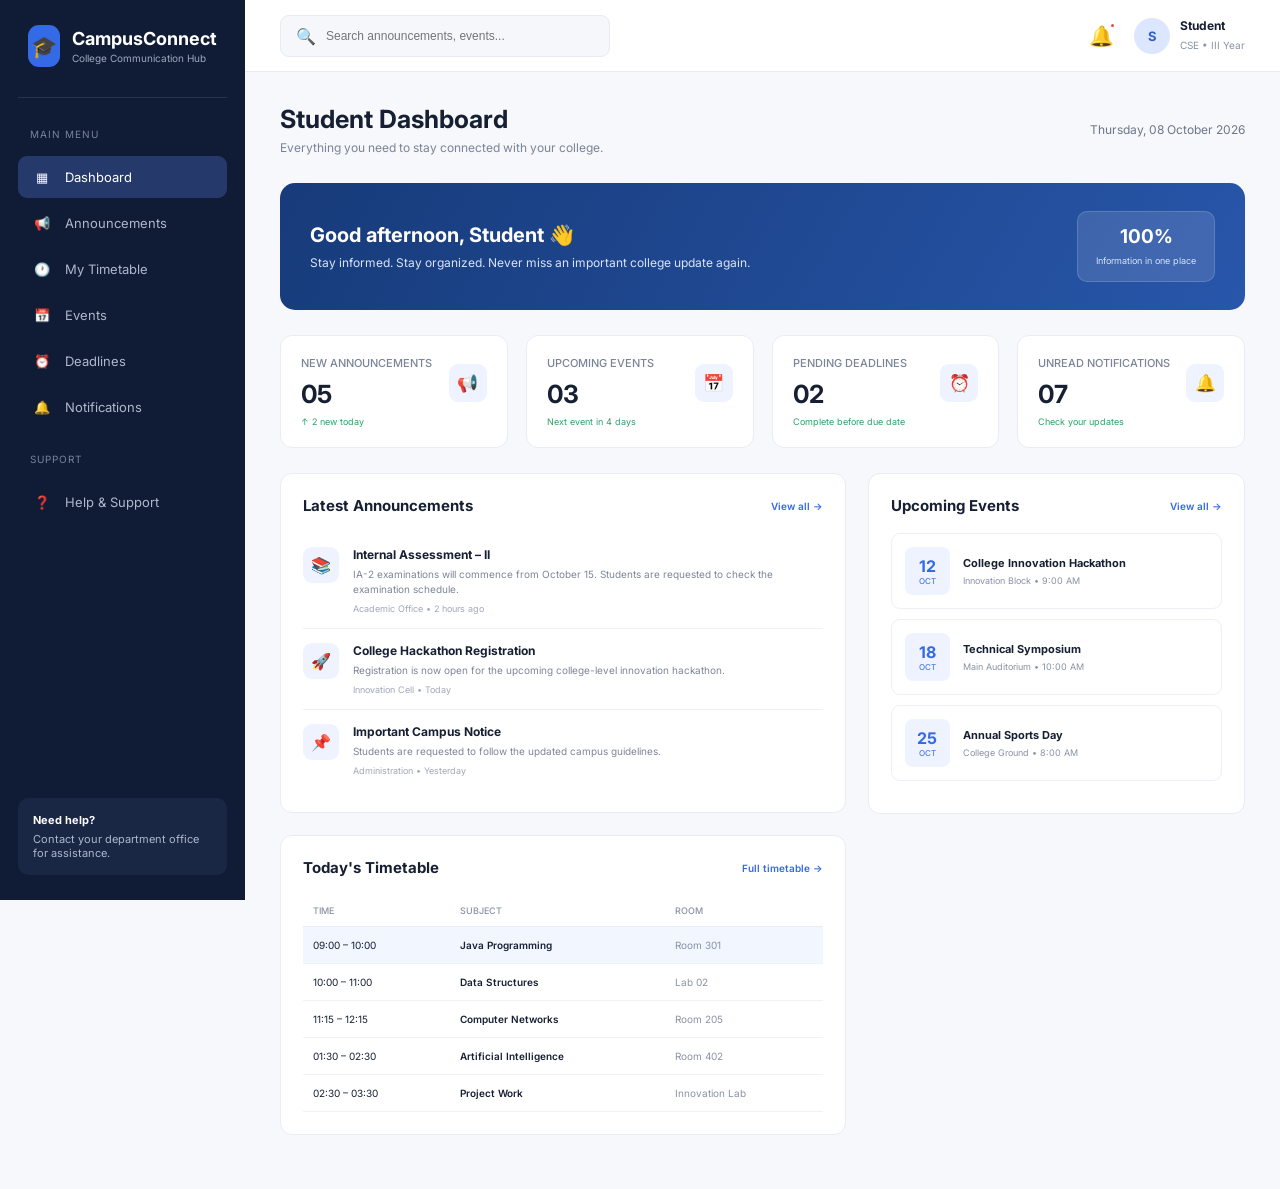
==== login.html @ 1c64734b "Add initial login.html for student portal" ====
<!DOCTYPE html>
<html lang="en">
<head>
<meta charset="UTF-8">
<meta name="viewport" content="width=device-width, initial-scale=1.0">

<title>CampusConnect | Student Portal</title>

<style>
@import url('https://fonts.googleapis.com/css2?family=Inter:wght@400;500;600;700&display=swap');

*{
    margin:0;
    padding:0;
    box-sizing:border-box;
}

body{
    font-family:'Inter',sans-serif;
    background:#f6f8fc;
    color:#172033;
}

/* ================= SIDEBAR ================= */

.sidebar{
    position:fixed;
    left:0;
    top:0;
    width:245px;
    height:100vh;
    background:#101b35;
    color:white;
    padding:25px 18px;
}

.logo{
    display:flex;
    align-items:center;
    gap:12px;
    padding:0 10px 30px;
    border-bottom:1px solid rgba(255,255,255,.1);
}

.logo-icon{
    width:42px;
    height:42px;
    background:#356ae6;
    border-radius:11px;
    display:flex;
    justify-content:center;
    align-items:center;
    font-size:21px;
}

.logo h2{
    font-size:18px;
}

.logo p{
    font-size:10px;
    color:#9da8c0;
    margin-top:3px;
}

.menu{
    margin-top:30px;
}

.menu-title{
    font-size:10px;
    color:#77839e;
    text-transform:uppercase;
    letter-spacing:1px;
    padding:0 12px 12px;
}

.menu a{
    display:flex;
    align-items:center;
    gap:13px;
    padding:13px 14px;
    margin:4px 0;
    border-radius:9px;
    color:#aeb8cd;
    text-decoration:none;
    font-size:13px;
    transition:.2s;
}

.menu a:hover,
.menu a.active{
    background:#253a6b;
    color:white;
}

.menu-icon{
    width:20px;
    text-align:center;
}

.sidebar-bottom{
    position:absolute;
    bottom:25px;
    left:18px;
    right:18px;
}

.help{
    background:#192644;
    padding:15px;
    border-radius:10px;
    font-size:11px;
    color:#aeb8cd;
}

.help strong{
    display:block;
    color:white;
    margin-bottom:5px;
}

/* ================= MAIN ================= */

.main{
    margin-left:245px;
    min-height:100vh;
}

/* TOPBAR */

.topbar{
    height:72px;
    background:white;
    border-bottom:1px solid #e8ebf2;
    display:flex;
    align-items:center;
    justify-content:space-between;
    padding:0 35px;
}

.search{
    width:330px;
    background:#f5f7fb;
    border:1px solid #e8ebf2;
    border-radius:9px;
    padding:10px 15px;
    display:flex;
    gap:10px;
    align-items:center;
}

.search input{
    border:0;
    outline:0;
    background:transparent;
    width:100%;
    font-size:12px;
}

.top-right{
    display:flex;
    align-items:center;
    gap:20px;
}

.notification{
    position:relative;
    font-size:20px;
    cursor:pointer;
}

.dot{
    position:absolute;
    top:-2px;
    right:-2px;
    width:7px;
    height:7px;
    background:#e5484d;
    border-radius:50%;
    border:2px solid white;
}

.profile{
    display:flex;
    align-items:center;
    gap:10px;
}

.avatar{
    width:36px;
    height:36px;
    border-radius:50%;
    background:#dce6ff;
    display:flex;
    align-items:center;
    justify-content:center;
    font-weight:700;
    color:#315fc8;
    font-size:13px;
}

.profile-text strong{
    display:block;
    font-size:12px;
}

.profile-text span{
    color:#8993a7;
    font-size:10px;
}

/* ================= CONTENT ================= */

.content{
    padding:32px 35px;
}

.page-heading{
    display:flex;
    justify-content:space-between;
    align-items:center;
    margin-bottom:28px;
}

.page-heading h1{
    font-size:25px;
    margin-bottom:6px;
}

.page-heading p{
    color:#7b8497;
    font-size:12px;
}

.date{
    color:#6e7789;
    font-size:12px;
}

/* ================= WELCOME ================= */

.welcome{
    background:linear-gradient(120deg,#173b7a,#2856aa);
    border-radius:15px;
    padding:28px 30px;
    color:white;
    margin-bottom:25px;
    display:flex;
    justify-content:space-between;
    align-items:center;
    overflow:hidden;
}

.welcome h2{
    font-size:20px;
    margin-bottom:8px;
}

.welcome p{
    font-size:12px;
    color:#d9e3fa;
}

.welcome-badge{
    background:rgba(255,255,255,.12);
    border:1px solid rgba(255,255,255,.15);
    padding:13px 18px;
    border-radius:10px;
    text-align:center;
}

.welcome-badge strong{
    display:block;
    font-size:19px;
}

.welcome-badge span{
    font-size:9px;
    color:#d9e3fa;
}

/* ================= STAT CARDS ================= */

.stats{
    display:grid;
    grid-template-columns:repeat(4,1fr);
    gap:18px;
    margin-bottom:25px;
}

.stat{
    background:white;
    border:1px solid #e9ecf3;
    border-radius:12px;
    padding:20px;
}

.stat-top{
    display:flex;
    justify-content:space-between;
    align-items:center;
}

.stat-icon{
    width:38px;
    height:38px;
    border-radius:9px;
    display:flex;
    justify-content:center;
    align-items:center;
    background:#eef3ff;
    font-size:17px;
}

.stat h3{
    font-size:11px;
    color:#7b8497;
    font-weight:500;
    margin-bottom:9px;
}

.stat-number{
    font-size:25px;
    font-weight:700;
}

.stat-change{
    font-size:9px;
    color:#29a36a;
    margin-top:7px;
}

/* ================= GRID ================= */

.grid{
    display:grid;
    grid-template-columns:1.35fr .9fr;
    gap:22px;
}

/* ================= CARD ================= */

.card{
    background:white;
    border:1px solid #e9ecf3;
    border-radius:12px;
    padding:22px;
    margin-bottom:22px;
}

.card-header{
    display:flex;
    justify-content:space-between;
    align-items:center;
    margin-bottom:18px;
}

.card-header h2{
    font-size:15px;
}

.view{
    color:#356ae6;
    font-size:10px;
    text-decoration:none;
    font-weight:600;
}

/* ================= ANNOUNCEMENTS ================= */

.announcement{
    display:flex;
    gap:14px;
    padding:14px 0;
    border-bottom:1px solid #edf0f5;
}

.announcement:last-child{
    border-bottom:0;
}

.announcement-icon{
    width:36px;
    height:36px;
    border-radius:9px;
    background:#eef3ff;
    display:flex;
    justify-content:center;
    align-items:center;
    flex-shrink:0;
}

.announcement h4{
    font-size:12px;
    margin-bottom:5px;
}

.announcement p{
    color:#7d8697;
    font-size:10px;
    line-height:1.5;
}

.meta{
    margin-top:6px;
    font-size:9px;
    color:#a0a8b7;
}

/* ================= EVENTS ================= */

.event{
    padding:13px;
    border:1px solid #edf0f5;
    border-radius:9px;
    margin-bottom:10px;
    display:flex;
    gap:13px;
    align-items:center;
}

.event-date{
    width:45px;
    height:48px;
    border-radius:8px;
    background:#eef3ff;
    color:#356ae6;
    text-align:center;
    display:flex;
    flex-direction:column;
    justify-content:center;
}

.event-date strong{
    font-size:16px;
}

.event-date span{
    font-size:8px;
    text-transform:uppercase;
}

.event-info h4{
    font-size:11px;
    margin-bottom:5px;
}

.event-info p{
    font-size:9px;
    color:#8992a4;
}

/* ================= TIMETABLE ================= */

.timetable{
    width:100%;
    border-collapse:collapse;
}

.timetable th{
    text-align:left;
    font-size:9px;
    color:#8992a4;
    font-weight:500;
    padding:10px;
    border-bottom:1px solid #e9edf3;
}

.timetable td{
    padding:12px 10px;
    font-size:10px;
    border-bottom:1px solid #f0f2f6;
}

.subject{
    font-weight:600;
}

.room{
    color:#8992a4;
}

.current{
    background:#f2f6ff;
}

/* ================= DEADLINES ================= */

.deadline{
    display:flex;
    justify-content:space-between;
    align-items:center;
    padding:13px 0;
    border-bottom:1px solid #edf0f5;
}

.deadline:last-child{
    border-bottom:0;
}

.deadline h4{
    font-size:11px;
    margin-bottom:5px;
}

.deadline p{
    font-size:9px;
    color:#929aaa;
}

.deadline-date{
    font-size:9px;
    font-weight:600;
    color:#d34c52;
    background:#fff0f0;
    padding:6px 9px;
    border-radius:6px;
}

/* ================= QUICK ACTIONS ================= */

.actions{
    display:grid;
    grid-template-columns:1fr 1fr;
    gap:10px;
}

.action{
    padding:14px;
    border:1px solid #e9edf3;
    border-radius:9px;
    text-align:center;
    cursor:pointer;
    transition:.2s;
}

.action:hover{
    border-color:#356ae6;
    background:#f7f9ff;
}

.action-icon{
    font-size:19px;
    margin-bottom:7px;
}

.action span{
    font-size:10px;
    font-weight:600;
}

/* ================= RESPONSIVE ================= */

@media(max-width:1000px){

    .sidebar{
        width:70px;
    }

    .logo h2,
    .logo p,
    .menu-title,
    .menu a span,
    .help{
        display:none;
    }

    .logo{
        justify-content:center;
        padding:0 0 25px;
    }

    .menu a{
        justify-content:center;
    }

    .main{
        margin-left:70px;
    }

    .stats{
        grid-template-columns:1fr 1fr;
    }

    .grid{
        grid-template-columns:1fr;
    }
}

@media(max-width:650px){

    .topbar{
        padding:0 15px;
    }

    .search{
        width:180px;
    }

    .profile-text{
        display:none;
    }

    .content{
        padding:22px 15px;
    }

    .stats{
        grid-template-columns:1fr;
    }

    .welcome-badge{
        display:none;
    }

    .page-heading{
        display:block;
    }

    .date{
        margin-top:8px;
    }
}
</style>
</head>

<body>

<!-- ================= SIDEBAR ================= -->

<aside class="sidebar">

    <div class="logo">

        <div class="logo-icon">🎓</div>

        <div>
            <h2>CampusConnect</h2>
            <p>College Communication Hub</p>
        </div>

    </div>

    <div class="menu">

        <div class="menu-title">Main Menu</div>

        <a href="#" class="active">
            <div class="menu-icon">▦</div>
            <span>Dashboard</span>
        </a>

        <a href="#announcements">
            <div class="menu-icon">📢</div>
            <span>Announcements</span>
        </a>

        <a href="#timetable">
            <div class="menu-icon">🕐</div>
            <span>My Timetable</span>
        </a>

        <a href="#events">
            <div class="menu-icon">📅</div>
            <span>Events</span>
        </a>

        <a href="#deadlines">
            <div class="menu-icon">⏰</div>
            <span>Deadlines</span>
        </a>

        <a href="#">
            <div class="menu-icon">🔔</div>
            <span>Notifications</span>
        </a>

        <div class="menu-title" style="margin-top:25px;">
            Support
        </div>

        <a href="#">
            <div class="menu-icon">❓</div>
            <span>Help & Support</span>
        </a>

    </div>

    <div class="sidebar-bottom">

        <div class="help">
            <strong>Need help?</strong>
            Contact your department office for assistance.
        </div>

    </div>

</aside>


<!-- ================= MAIN ================= -->

<main class="main">

    <!-- TOPBAR -->

    <header class="topbar">

        <div class="search">
            🔍
            <input
                type="text"
                placeholder="Search announcements, events..."
            >
        </div>

        <div class="top-right">

            <div class="notification">
                🔔
                <div class="dot"></div>
            </div>

            <div class="profile">

                <div class="avatar">S</div>

                <div class="profile-text">
                    <strong>Student</strong>
                    <span>CSE • III Year</span>
                </div>

            </div>

        </div>

    </header>


    <!-- CONTENT -->

    <section class="content">

        <!-- PAGE HEADING -->

        <div class="page-heading">

            <div>
                <h1>Student Dashboard</h1>
                <p>Everything you need to stay connected with your college.</p>
            </div>

            <div class="date">
                Thursday, 08 October 2026
            </div>

        </div>


        <!-- WELCOME -->

        <div class="welcome">

            <div>

                <h2>Good afternoon, Student 👋</h2>

                <p>
                    Stay informed. Stay organized. Never miss an important
                    college update again.
                </p>

            </div>

            <div class="welcome-badge">
                <strong>100%</strong>
                <span>Information in one place</span>
            </div>

        </div>


        <!-- STATISTICS -->

        <div class="stats">

            <div class="stat">

                <div class="stat-top">

                    <div>
                        <h3>NEW ANNOUNCEMENTS</h3>
                        <div class="stat-number">05</div>
                    </div>

                    <div class="stat-icon">📢</div>

                </div>

                <div class="stat-change">
                    ↑ 2 new today
                </div>

            </div>


            <div class="stat">

                <div class="stat-top">

                    <div>
                        <h3>UPCOMING EVENTS</h3>
                        <div class="stat-number">03</div>
                    </div>

                    <div class="stat-icon">📅</div>

                </div>

                <div class="stat-change">
                    Next event in 4 days
                </div>

            </div>


            <div class="stat">

                <div class="stat-top">

                    <div>
                        <h3>PENDING DEADLINES</h3>
                        <div class="stat-number">02</div>
                    </div>

                    <div class="stat-icon">⏰</div>

                </div>

                <div class="stat-change">
                    Complete before due date
                </div>

            </div>


            <div class="stat">

                <div class="stat-top">

                    <div>
                        <h3>UNREAD NOTIFICATIONS</h3>
                        <div class="stat-number">07</div>
                    </div>

                    <div class="stat-icon">🔔</div>

                </div>

                <div class="stat-change">
                    Check your updates
                </div>

            </div>

        </div>


        <!-- MAIN GRID -->

        <div class="grid">

            <!-- LEFT COLUMN -->

            <div>

                <!-- ANNOUNCEMENTS -->

                <div class="card" id="announcements">

                    <div class="card-header">

                        <h2>Latest Announcements</h2>

                        <a href="#" class="view">View all →</a>

                    </div>


                    <div class="announcement">

                        <div class="announcement-icon">📚</div>

                        <div>

                            <h4>Internal Assessment – II</h4>

                            <p>
                                IA-2 examinations will commence from
                                October 15. Students are requested to
                                check the examination schedule.
                            </p>

                            <div class="meta">
                                Academic Office • 2 hours ago
                            </div>

                        </div>

                    </div>


                    <div class="announcement">

                        <div class="announcement-icon">🚀</div>

                        <div>

                            <h4>College Hackathon Registration</h4>

                            <p>
                                Registration is now open for the upcoming
                                college-level innovation hackathon.
                            </p>

                            <div class="meta">
                                Innovation Cell • Today
                            </div>

                        </div>

                    </div>


                    <div class="announcement">

                        <div class="announcement-icon">📌</div>

                        <div>

                            <h4>Important Campus Notice</h4>

                            <p>
                                Students are requested to follow the
                                updated campus guidelines.
                            </p>

                            <div class="meta">
                                Administration • Yesterday
                            </div>

                        </div>

                    </div>

                </div>


                <!-- TIMETABLE -->

                <div class="card" id="timetable">

                    <div class="card-header">

                        <h2>Today's Timetable</h2>

                        <a href="#" class="view">Full timetable →</a>

                    </div>


                    <table class="timetable">

                        <tr>
                            <th>TIME</th>
                            <th>SUBJECT</th>
                            <th>ROOM</th>
                        </tr>

                        <tr class="current">
                            <td>09:00 – 10:00</td>
                            <td class="subject">Java Programming</td>
                            <td class="room">Room 301</td>
                        </tr>

                        <tr>
                            <td>10:00 – 11:00</td>
                            <td class="subject">Data Structures</td>
                            <td class="room">Lab 02</td>
                        </tr>

                        <tr>
                            <td>11:15 – 12:15</td>
                            <td class="subject">Computer Networks</td>
                            <td class="room">Room 205</td>
                        </tr>

                        <tr>
                            <td>01:30 – 02:30</td>
                            <td class="subject">Artificial Intelligence</td>
                            <td class="room">Room 402</td>
                        </tr>

                        <tr>
                            <td>02:30 – 03:30</td>
                            <td class="subject">Project Work</td>
                            <td class="room">Innovation Lab</td>
                        </tr>

                    </table>

                </div>

            </div>


            <!-- RIGHT COLUMN -->

            <div>

                <!-- EVENTS -->

                <div class="card" id="events">

                    <div class="card-header">

                        <h2>Upcoming Events</h2>

                        <a href="#" class="view">View all →</a>

                    </div>


                    <div class="event">

                        <div class="event-date">
                            <strong>12</strong>
                            <span>Oct</span>
                        </div>

                        <div class="event-info">
                            <h4>College Innovation Hackathon</h4>
                            <p>Innovation Block • 9:00 AM</p>
                        </div>

                    </div>


                    <div class="event">

                        <div class="event-date">
                            <strong>18</strong>
                            <span>Oct</span>
                        </div>

                        <div class="event-info">
                            <h4>Technical Symposium</h4>
                            <p>Main Auditorium • 10:00 AM</p>
                        </div>

                    </div>


                    <div class="event">

                        <div class="event-date">
                            <strong>25</strong>
                            <span>Oct</span>
                        </div>

                        <div class="event-info">
                            <h4>Annual Sports Day</h4>
                            <p>College Ground • 8:00 AM</p>
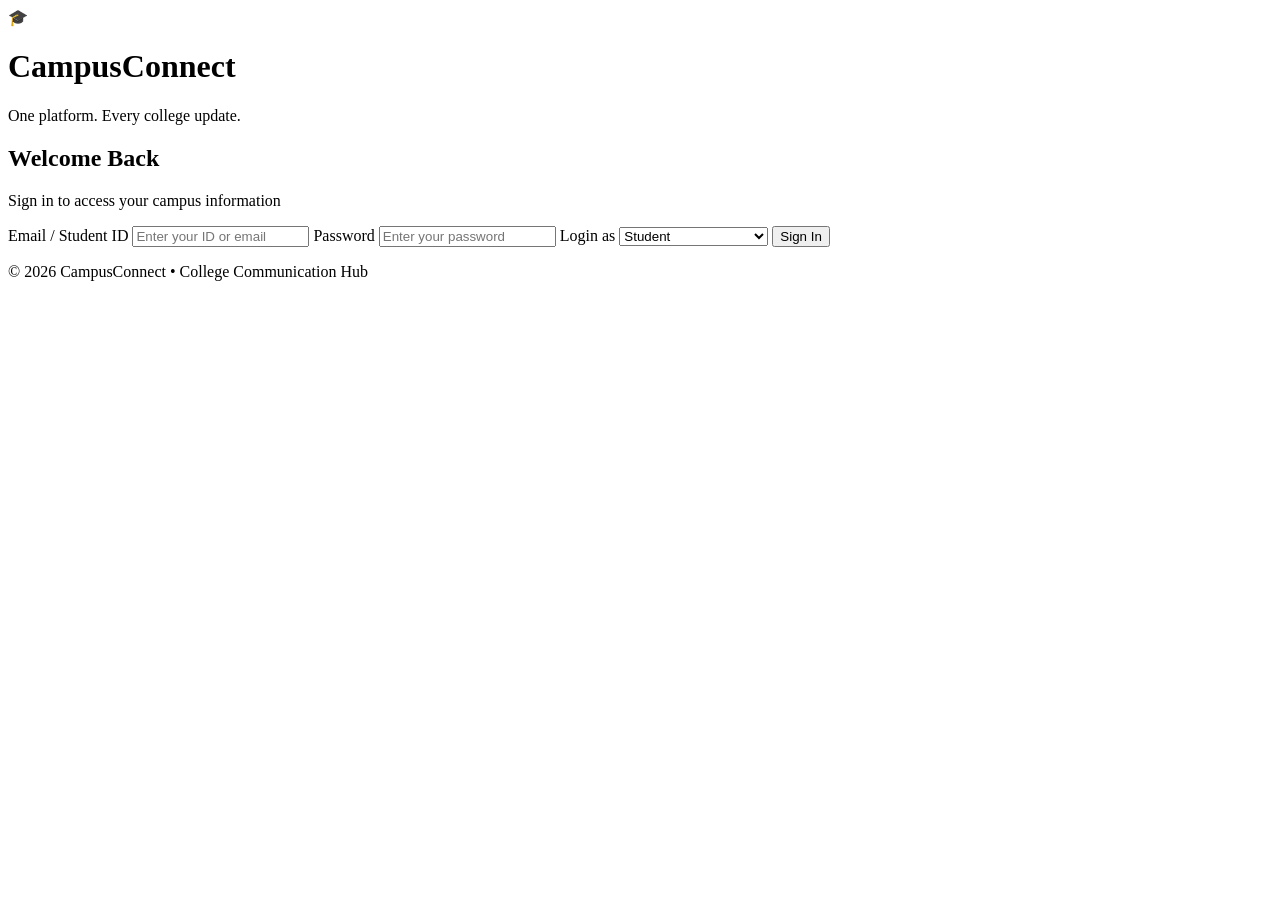
==== commit 88f5c81d: "Revamp login.html for enhanced UI and functionality Updated the login page structure and styles for " ====
--- a/login.html
+++ b/login.html
@@ -1,1074 +1,55 @@
 <!DOCTYPE html>
 <html lang="en">
 <head>
-<meta charset="UTF-8">
-<meta name="viewport" content="width=device-width, initial-scale=1.0">
-
-<title>CampusConnect | Student Portal</title>
-
-<style>
-@import url('https://fonts.googleapis.com/css2?family=Inter:wght@400;500;600;700&display=swap');
-
-*{
-    margin:0;
-    padding:0;
-    box-sizing:border-box;
-}
-
-body{
-    font-family:'Inter',sans-serif;
-    background:#f6f8fc;
-    color:#172033;
-}
-
-/* ================= SIDEBAR ================= */
-
-.sidebar{
-    position:fixed;
-    left:0;
-    top:0;
-    width:245px;
-    height:100vh;
-    background:#101b35;
-    color:white;
-    padding:25px 18px;
-}
-
-.logo{
-    display:flex;
-    align-items:center;
-    gap:12px;
-    padding:0 10px 30px;
-    border-bottom:1px solid rgba(255,255,255,.1);
-}
-
-.logo-icon{
-    width:42px;
-    height:42px;
-    background:#356ae6;
-    border-radius:11px;
-    display:flex;
-    justify-content:center;
-    align-items:center;
-    font-size:21px;
-}
-
-.logo h2{
-    font-size:18px;
-}
-
-.logo p{
-    font-size:10px;
-    color:#9da8c0;
-    margin-top:3px;
-}
-
-.menu{
-    margin-top:30px;
-}
-
-.menu-title{
-    font-size:10px;
-    color:#77839e;
-    text-transform:uppercase;
-    letter-spacing:1px;
-    padding:0 12px 12px;
-}
-
-.menu a{
-    display:flex;
-    align-items:center;
-    gap:13px;
-    padding:13px 14px;
-    margin:4px 0;
-    border-radius:9px;
-    color:#aeb8cd;
-    text-decoration:none;
-    font-size:13px;
-    transition:.2s;
-}
-
-.menu a:hover,
-.menu a.active{
-    background:#253a6b;
-    color:white;
-}
-
-.menu-icon{
-    width:20px;
-    text-align:center;
-}
-
-.sidebar-bottom{
-    position:absolute;
-    bottom:25px;
-    left:18px;
-    right:18px;
-}
-
-.help{
-    background:#192644;
-    padding:15px;
-    border-radius:10px;
-    font-size:11px;
-    color:#aeb8cd;
-}
-
-.help strong{
-    display:block;
-    color:white;
-    margin-bottom:5px;
-}
-
-/* ================= MAIN ================= */
-
-.main{
-    margin-left:245px;
-    min-height:100vh;
-}
-
-/* TOPBAR */
-
-.topbar{
-    height:72px;
-    background:white;
-    border-bottom:1px solid #e8ebf2;
-    display:flex;
-    align-items:center;
-    justify-content:space-between;
-    padding:0 35px;
-}
-
-.search{
-    width:330px;
-    background:#f5f7fb;
-    border:1px solid #e8ebf2;
-    border-radius:9px;
-    padding:10px 15px;
-    display:flex;
-    gap:10px;
-    align-items:center;
-}
-
-.search input{
-    border:0;
-    outline:0;
-    background:transparent;
-    width:100%;
-    font-size:12px;
-}
-
-.top-right{
-    display:flex;
-    align-items:center;
-    gap:20px;
-}
-
-.notification{
-    position:relative;
-    font-size:20px;
-    cursor:pointer;
-}
-
-.dot{
-    position:absolute;
-    top:-2px;
-    right:-2px;
-    width:7px;
-    height:7px;
-    background:#e5484d;
-    border-radius:50%;
-    border:2px solid white;
-}
-
-.profile{
-    display:flex;
-    align-items:center;
-    gap:10px;
-}
-
-.avatar{
-    width:36px;
-    height:36px;
-    border-radius:50%;
-    background:#dce6ff;
-    display:flex;
-    align-items:center;
-    justify-content:center;
-    font-weight:700;
-    color:#315fc8;
-    font-size:13px;
-}
-
-.profile-text strong{
-    display:block;
-    font-size:12px;
-}
-
-.profile-text span{
-    color:#8993a7;
-    font-size:10px;
-}
-
-/* ================= CONTENT ================= */
-
-.content{
-    padding:32px 35px;
-}
-
-.page-heading{
-    display:flex;
-    justify-content:space-between;
-    align-items:center;
-    margin-bottom:28px;
-}
-
-.page-heading h1{
-    font-size:25px;
-    margin-bottom:6px;
-}
-
-.page-heading p{
-    color:#7b8497;
-    font-size:12px;
-}
-
-.date{
-    color:#6e7789;
-    font-size:12px;
-}
-
-/* ================= WELCOME ================= */
-
-.welcome{
-    background:linear-gradient(120deg,#173b7a,#2856aa);
-    border-radius:15px;
-    padding:28px 30px;
-    color:white;
-    margin-bottom:25px;
-    display:flex;
-    justify-content:space-between;
-    align-items:center;
-    overflow:hidden;
-}
-
-.welcome h2{
-    font-size:20px;
-    margin-bottom:8px;
-}
-
-.welcome p{
-    font-size:12px;
-    color:#d9e3fa;
-}
-
-.welcome-badge{
-    background:rgba(255,255,255,.12);
-    border:1px solid rgba(255,255,255,.15);
-    padding:13px 18px;
-    border-radius:10px;
-    text-align:center;
-}
-
-.welcome-badge strong{
-    display:block;
-    font-size:19px;
-}
-
-.welcome-badge span{
-    font-size:9px;
-    color:#d9e3fa;
-}
-
-/* ================= STAT CARDS ================= */
-
-.stats{
-    display:grid;
-    grid-template-columns:repeat(4,1fr);
-    gap:18px;
-    margin-bottom:25px;
-}
-
-.stat{
-    background:white;
-    border:1px solid #e9ecf3;
-    border-radius:12px;
-    padding:20px;
-}
-
-.stat-top{
-    display:flex;
-    justify-content:space-between;
-    align-items:center;
-}
-
-.stat-icon{
-    width:38px;
-    height:38px;
-    border-radius:9px;
-    display:flex;
-    justify-content:center;
-    align-items:center;
-    background:#eef3ff;
-    font-size:17px;
-}
-
-.stat h3{
-    font-size:11px;
-    color:#7b8497;
-    font-weight:500;
-    margin-bottom:9px;
-}
-
-.stat-number{
-    font-size:25px;
-    font-weight:700;
-}
-
-.stat-change{
-    font-size:9px;
-    color:#29a36a;
-    margin-top:7px;
-}
-
-/* ================= GRID ================= */
-
-.grid{
-    display:grid;
-    grid-template-columns:1.35fr .9fr;
-    gap:22px;
-}
-
-/* ================= CARD ================= */
-
-.card{
-    background:white;
-    border:1px solid #e9ecf3;
-    border-radius:12px;
-    padding:22px;
-    margin-bottom:22px;
-}
-
-.card-header{
-    display:flex;
-    justify-content:space-between;
-    align-items:center;
-    margin-bottom:18px;
-}
-
-.card-header h2{
-    font-size:15px;
-}
-
-.view{
-    color:#356ae6;
-    font-size:10px;
-    text-decoration:none;
-    font-weight:600;
-}
-
-/* ================= ANNOUNCEMENTS ================= */
-
-.announcement{
-    display:flex;
-    gap:14px;
-    padding:14px 0;
-    border-bottom:1px solid #edf0f5;
-}
-
-.announcement:last-child{
-    border-bottom:0;
-}
-
-.announcement-icon{
-    width:36px;
-    height:36px;
-    border-radius:9px;
-    background:#eef3ff;
-    display:flex;
-    justify-content:center;
-    align-items:center;
-    flex-shrink:0;
-}
-
-.announcement h4{
-    font-size:12px;
-    margin-bottom:5px;
-}
-
-.announcement p{
-    color:#7d8697;
-    font-size:10px;
-    line-height:1.5;
-}
-
-.meta{
-    margin-top:6px;
-    font-size:9px;
-    color:#a0a8b7;
-}
-
-/* ================= EVENTS ================= */
-
-.event{
-    padding:13px;
-    border:1px solid #edf0f5;
-    border-radius:9px;
-    margin-bottom:10px;
-    display:flex;
-    gap:13px;
-    align-items:center;
-}
-
-.event-date{
-    width:45px;
-    height:48px;
-    border-radius:8px;
-    background:#eef3ff;
-    color:#356ae6;
-    text-align:center;
-    display:flex;
-    flex-direction:column;
-    justify-content:center;
-}
-
-.event-date strong{
-    font-size:16px;
-}
-
-.event-date span{
-    font-size:8px;
-    text-transform:uppercase;
-}
-
-.event-info h4{
-    font-size:11px;
-    margin-bottom:5px;
-}
-
-.event-info p{
-    font-size:9px;
-    color:#8992a4;
-}
-
-/* ================= TIMETABLE ================= */
-
-.timetable{
-    width:100%;
-    border-collapse:collapse;
-}
-
-.timetable th{
-    text-align:left;
-    font-size:9px;
-    color:#8992a4;
-    font-weight:500;
-    padding:10px;
-    border-bottom:1px solid #e9edf3;
-}
-
-.timetable td{
-    padding:12px 10px;
-    font-size:10px;
-    border-bottom:1px solid #f0f2f6;
-}
-
-.subject{
-    font-weight:600;
-}
-
-.room{
-    color:#8992a4;
-}
-
-.current{
-    background:#f2f6ff;
-}
-
-/* ================= DEADLINES ================= */
-
-.deadline{
-    display:flex;
-    justify-content:space-between;
-    align-items:center;
-    padding:13px 0;
-    border-bottom:1px solid #edf0f5;
-}
-
-.deadline:last-child{
-    border-bottom:0;
-}
-
-.deadline h4{
-    font-size:11px;
-    margin-bottom:5px;
-}
-
-.deadline p{
-    font-size:9px;
-    color:#929aaa;
-}
-
-.deadline-date{
-    font-size:9px;
-    font-weight:600;
-    color:#d34c52;
-    background:#fff0f0;
-    padding:6px 9px;
-    border-radius:6px;
-}
-
-/* ================= QUICK ACTIONS ================= */
-
-.actions{
-    display:grid;
-    grid-template-columns:1fr 1fr;
-    gap:10px;
-}
-
-.action{
-    padding:14px;
-    border:1px solid #e9edf3;
-    border-radius:9px;
-    text-align:center;
-    cursor:pointer;
-    transition:.2s;
-}
-
-.action:hover{
-    border-color:#356ae6;
-    background:#f7f9ff;
-}
-
-.action-icon{
-    font-size:19px;
-    margin-bottom:7px;
-}
-
-.action span{
-    font-size:10px;
-    font-weight:600;
-}
-
-/* ================= RESPONSIVE ================= */
-
-@media(max-width:1000px){
-
-    .sidebar{
-        width:70px;
-    }
-
-    .logo h2,
-    .logo p,
-    .menu-title,
-    .menu a span,
-    .help{
-        display:none;
-    }
-
-    .logo{
-        justify-content:center;
-        padding:0 0 25px;
-    }
-
-    .menu a{
-        justify-content:center;
-    }
-
-    .main{
-        margin-left:70px;
-    }
-
-    .stats{
-        grid-template-columns:1fr 1fr;
-    }
-
-    .grid{
-        grid-template-columns:1fr;
-    }
-}
-
-@media(max-width:650px){
-
-    .topbar{
-        padding:0 15px;
-    }
-
-    .search{
-        width:180px;
-    }
-
-    .profile-text{
-        display:none;
-    }
-
-    .content{
-        padding:22px 15px;
-    }
-
-    .stats{
-        grid-template-columns:1fr;
-    }
-
-    .welcome-badge{
-        display:none;
-    }
-
-    .page-heading{
-        display:block;
-    }
-
-    .date{
-        margin-top:8px;
-    }
-}
-</style>
+    <meta charset="UTF-8">
+    <meta name="viewport" content="width=device-width, initial-scale=1.0">
+    <title>CampusConnect | Login</title>
+    <link rel="stylesheet" href="style.css">
 </head>
 
-<body>
+<body class="login-page">
 
-<!-- ================= SIDEBAR ================= -->
+<div class="login-container">
 
-<aside class="sidebar">
+    <div class="login-brand">
+        <div class="brand-icon">🎓</div>
+        <h1>CampusConnect</h1>
+        <p>One platform. Every college update.</p>
+    </div>
 
-    <div class="logo">
+    <div class="login-card">
 
-        <div class="logo-icon">🎓</div>
+        <h2>Welcome Back</h2>
+        <p class="login-subtitle">Sign in to access your campus information</p>
 
-        <div>
-            <h2>CampusConnect</h2>
-            <p>College Communication Hub</p>
-        </div>
+        <label>Email / Student ID</label>
+        <input type="text" id="email" placeholder="Enter your ID or email">
+
+        <label>Password</label>
+        <input type="password" id="password" placeholder="Enter your password">
+
+        <label>Login as</label>
+
+        <select id="role">
+            <option value="student">Student</option>
+            <option value="admin">Management / Admin</option>
+        </select>
+
+        <button class="primary-btn" onclick="login()">
+            Sign In
+        </button>
+
+        <p id="login-message" class="login-message"></p>
 
     </div>
 
-    <div class="menu">
+    <p class="copyright">
+        © 2026 CampusConnect • College Communication Hub
+    </p>
 
-        <div class="menu-title">Main Menu</div>
+</div>
 
-        <a href="#" class="active">
-            <div class="menu-icon">▦</div>
-            <span>Dashboard</span>
-        </a>
+<script src="script.js"></script>
 
-        <a href="#announcements">
-            <div class="menu-icon">📢</div>
-            <span>Announcements</span>
-        </a>
-
-        <a href="#timetable">
-            <div class="menu-icon">🕐</div>
-            <span>My Timetable</span>
-        </a>
-
-        <a href="#events">
-            <div class="menu-icon">📅</div>
-            <span>Events</span>
-        </a>
-
-        <a href="#deadlines">
-            <div class="menu-icon">⏰</div>
-            <span>Deadlines</span>
-        </a>
-
-        <a href="#">
-            <div class="menu-icon">🔔</div>
-            <span>Notifications</span>
-        </a>
-
-        <div class="menu-title" style="margin-top:25px;">
-            Support
-        </div>
-
-        <a href="#">
-            <div class="menu-icon">❓</div>
-            <span>Help & Support</span>
-        </a>
-
-    </div>
-
-    <div class="sidebar-bottom">
-
-        <div class="help">
-            <strong>Need help?</strong>
-            Contact your department office for assistance.
-        </div>
-
-    </div>
-
-</aside>
-
-
-<!-- ================= MAIN ================= -->
-
-<main class="main">
-
-    <!-- TOPBAR -->
-
-    <header class="topbar">
-
-        <div class="search">
-            🔍
-            <input
-                type="text"
-                placeholder="Search announcements, events..."
-            >
-        </div>
-
-        <div class="top-right">
-
-            <div class="notification">
-                🔔
-                <div class="dot"></div>
-            </div>
-
-            <div class="profile">
-
-                <div class="avatar">S</div>
-
-                <div class="profile-text">
-                    <strong>Student</strong>
-                    <span>CSE • III Year</span>
-                </div>
-
-            </div>
-
-        </div>
-
-    </header>
-
-
-    <!-- CONTENT -->
-
-    <section class="content">
-
-        <!-- PAGE HEADING -->
-
-        <div class="page-heading">
-
-            <div>
-                <h1>Student Dashboard</h1>
-                <p>Everything you need to stay connected with your college.</p>
-            </div>
-
-            <div class="date">
-                Thursday, 08 October 2026
-            </div>
-
-        </div>
-
-
-        <!-- WELCOME -->
-
-        <div class="welcome">
-
-            <div>
-
-                <h2>Good afternoon, Student 👋</h2>
-
-                <p>
-                    Stay informed. Stay organized. Never miss an important
-                    college update again.
-                </p>
-
-            </div>
-
-            <div class="welcome-badge">
-                <strong>100%</strong>
-                <span>Information in one place</span>
-            </div>
-
-        </div>
-
-
-        <!-- STATISTICS -->
-
-        <div class="stats">
-
-            <div class="stat">
-
-                <div class="stat-top">
-
-                    <div>
-                        <h3>NEW ANNOUNCEMENTS</h3>
-                        <div class="stat-number">05</div>
-                    </div>
-
-                    <div class="stat-icon">📢</div>
-
-                </div>
-
-                <div class="stat-change">
-                    ↑ 2 new today
-                </div>
-
-            </div>
-
-
-            <div class="stat">
-
-                <div class="stat-top">
-
-                    <div>
-                        <h3>UPCOMING EVENTS</h3>
-                        <div class="stat-number">03</div>
-                    </div>
-
-                    <div class="stat-icon">📅</div>
-
-                </div>
-
-                <div class="stat-change">
-                    Next event in 4 days
-                </div>
-
-            </div>
-
-
-            <div class="stat">
-
-                <div class="stat-top">
-
-                    <div>
-                        <h3>PENDING DEADLINES</h3>
-                        <div class="stat-number">02</div>
-                    </div>
-
-                    <div class="stat-icon">⏰</div>
-
-                </div>
-
-                <div class="stat-change">
-                    Complete before due date
-                </div>
-
-            </div>
-
-
-            <div class="stat">
-
-                <div class="stat-top">
-
-                    <div>
-                        <h3>UNREAD NOTIFICATIONS</h3>
-                        <div class="stat-number">07</div>
-                    </div>
-
-                    <div class="stat-icon">🔔</div>
-
-                </div>
-
-                <div class="stat-change">
-                    Check your updates
-                </div>
-
-            </div>
-
-        </div>
-
-
-        <!-- MAIN GRID -->
-
-        <div class="grid">
-
-            <!-- LEFT COLUMN -->
-
-            <div>
-
-                <!-- ANNOUNCEMENTS -->
-
-                <div class="card" id="announcements">
-
-                    <div class="card-header">
-
-                        <h2>Latest Announcements</h2>
-
-                        <a href="#" class="view">View all →</a>
-
-                    </div>
-
-
-                    <div class="announcement">
-
-                        <div class="announcement-icon">📚</div>
-
-                        <div>
-
-                            <h4>Internal Assessment – II</h4>
-
-                            <p>
-                                IA-2 examinations will commence from
-                                October 15. Students are requested to
-                                check the examination schedule.
-                            </p>
-
-                            <div class="meta">
-                                Academic Office • 2 hours ago
-                            </div>
-
-                        </div>
-
-                    </div>
-
-
-                    <div class="announcement">
-
-                        <div class="announcement-icon">🚀</div>
-
-                        <div>
-
-                            <h4>College Hackathon Registration</h4>
-
-                            <p>
-                                Registration is now open for the upcoming
-                                college-level innovation hackathon.
-                            </p>
-
-                            <div class="meta">
-                                Innovation Cell • Today
-                            </div>
-
-                        </div>
-
-                    </div>
-
-
-                    <div class="announcement">
-
-                        <div class="announcement-icon">📌</div>
-
-                        <div>
-
-                            <h4>Important Campus Notice</h4>
-
-                            <p>
-                                Students are requested to follow the
-                                updated campus guidelines.
-                            </p>
-
-                            <div class="meta">
-                                Administration • Yesterday
-                            </div>
-
-                        </div>
-
-                    </div>
-
-                </div>
-
-
-                <!-- TIMETABLE -->
-
-                <div class="card" id="timetable">
-
-                    <div class="card-header">
-
-                        <h2>Today's Timetable</h2>
-
-                        <a href="#" class="view">Full timetable →</a>
-
-                    </div>
-
-
-                    <table class="timetable">
-
-                        <tr>
-                            <th>TIME</th>
-                            <th>SUBJECT</th>
-                            <th>ROOM</th>
-                        </tr>
-
-                        <tr class="current">
-                            <td>09:00 – 10:00</td>
-                            <td class="subject">Java Programming</td>
-                            <td class="room">Room 301</td>
-                        </tr>
-
-                        <tr>
-                            <td>10:00 – 11:00</td>
-                            <td class="subject">Data Structures</td>
-                            <td class="room">Lab 02</td>
-                        </tr>
-
-                        <tr>
-                            <td>11:15 – 12:15</td>
-                            <td class="subject">Computer Networks</td>
-                            <td class="room">Room 205</td>
-                        </tr>
-
-                        <tr>
-                            <td>01:30 – 02:30</td>
-                            <td class="subject">Artificial Intelligence</td>
-                            <td class="room">Room 402</td>
-                        </tr>
-
-                        <tr>
-                            <td>02:30 – 03:30</td>
-                            <td class="subject">Project Work</td>
-                            <td class="room">Innovation Lab</td>
-                        </tr>
-
-                    </table>
-
-                </div>
-
-            </div>
-
-
-            <!-- RIGHT COLUMN -->
-
-            <div>
-
-                <!-- EVENTS -->
-
-                <div class="card" id="events">
-
-                    <div class="card-header">
-
-                        <h2>Upcoming Events</h2>
-
-                        <a href="#" class="view">View all →</a>
-
-                    </div>
-
-
-                    <div class="event">
-
-                        <div class="event-date">
-                            <strong>12</strong>
-                            <span>Oct</span>
-                        </div>
-
-                        <div class="event-info">
-                            <h4>College Innovation Hackathon</h4>
-                            <p>Innovation Block • 9:00 AM</p>
-                        </div>
-
-                    </div>
-
-
-                    <div class="event">
-
-                        <div class="event-date">
-                            <strong>18</strong>
-                            <span>Oct</span>
-                        </div>
-
-                        <div class="event-info">
-                            <h4>Technical Symposium</h4>
-                            <p>Main Auditorium • 10:00 AM</p>
-                        </div>
-
-                    </div>
-
-
-                    <div class="event">
-
-                        <div class="event-date">
-                            <strong>25</strong>
-                            <span>Oct</span>
-                        </div>
-
-                        <div class="event-info">
-                            <h4>Annual Sports Day</h4>
-                            <p>College Ground • 8:00 AM</p>
+</body>
+</html>
